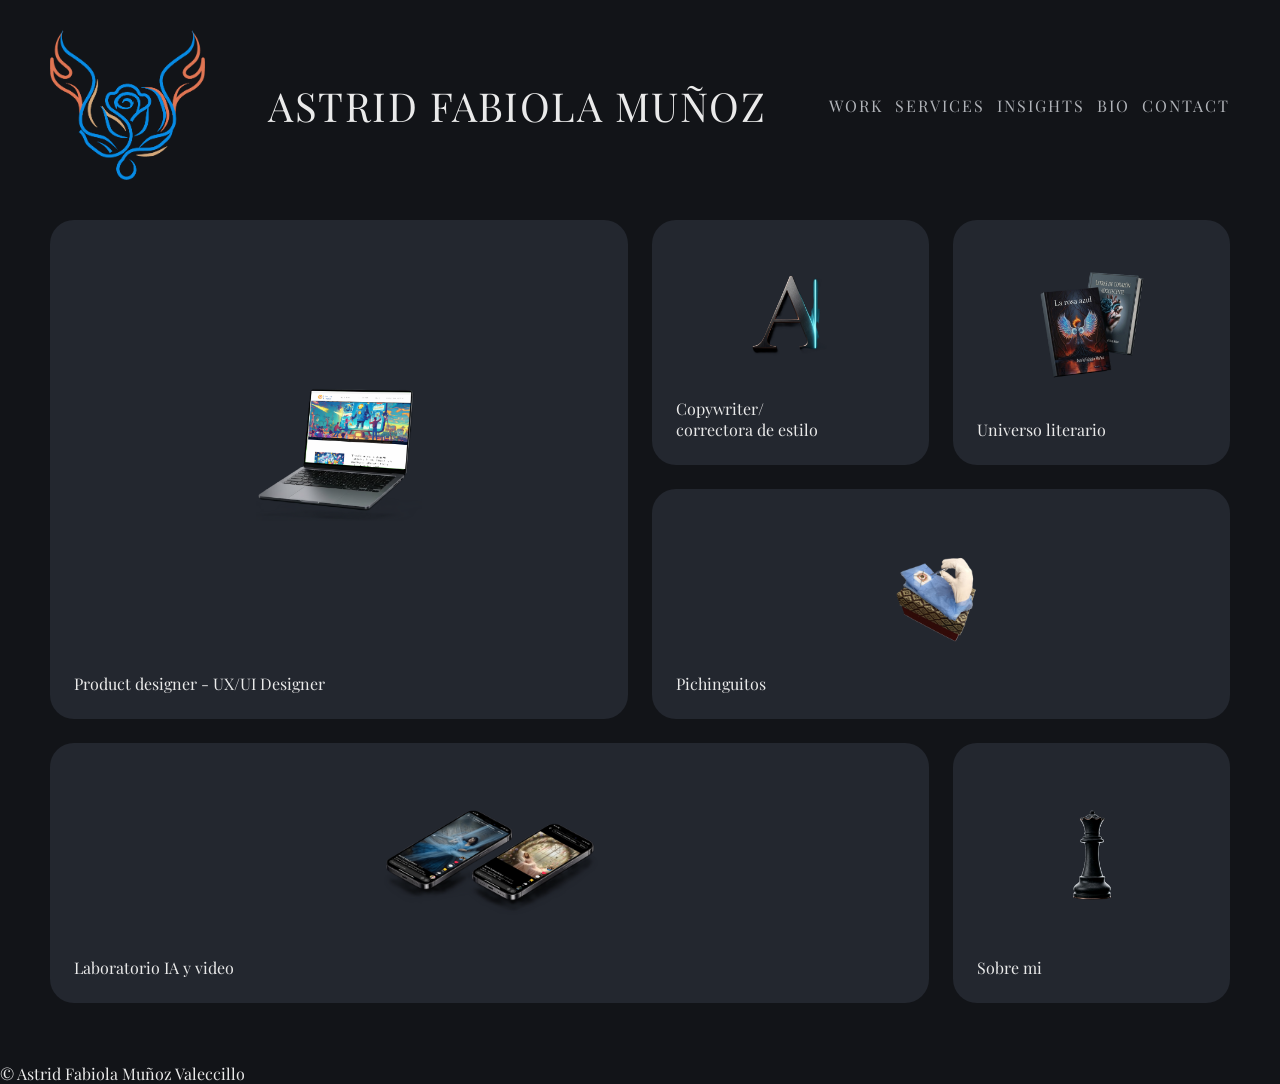
==== index.html @ d6896a8d "index.html Added footer with social media links and copyright text." ====
<!DOCTYPE html>
<html lang="es">
<head>
  <meta charset="UTF-8">
  <meta name="viewport" content="width=device-width, initial-scale=1.0">
  <title>Astrid Fabiola Muñoz</title>
  
 
  <link rel="stylesheet" href="portfolio.css">

 
  <link rel="preconnect" href="https://fonts.googleapis.com">
  <link rel="preconnect" href="https://fonts.gstatic.com" crossorigin>
  <link href="https://fonts.googleapis.com/css2?family=Playfair+Display:ital,wght@0,400;0,600;0,700;1,400&display=swap" rel="stylesheet">
</head>
<body>


  <header class="navbar">
    
   
    <div class="logo">
     
      <img src="imagenes/logo.png" alt="Logo Astrid Fabiola Muñoz">
    </div>

   
    <div class="brand">
      <h1>ASTRID FABIOLA MUÑOZ</h1>
    </div>

   
    <nav class="nav-links">
      <ul>
        <li><a href="#work">WORK</a></li>
        <li><a href="#services">SERVICES</a></li>
        <li><a href="#insights">INSIGHTS</a></li>
        <li><a href="#bio">BIO</a></li>
        <li><a href="#contact">CONTACT</a></li>
      </ul>
    </nav>

  </header>

  <main class="grid-container">
    
    <div class="card card-laptop">
      <img src="imagenes/laptop.png" alt="Product designer" class="card-img">
      <p class="card-title">Product designer - UX/UI Designer</p>
    </div>

   
    <div class="card card-copywriter">
      <img src="imagenes/copywriter.png" alt="Copywriter" class="card-img">
      <p class="card-title">Copywriter/<br>correctora de estilo</p>
    </div>

   
    <div class="card card-literario">
      <img src="imagenes/libros.png" alt="Universo literario" class="card-img">
      <p class="card-title">Universo literario</p>
    </div>

  
    <div class="card card-pichinguitos">
      <img src="imagenes/pichinguitos.png" alt="Pichinguitos" class="card-img">
      <p class="card-title">Pichinguitos</p>
    </div>

  
    <div class="card card-ia">
      <img src="imagenes/ia-video.png" alt="Laboratorio IA y video" class="card-img">
      <p class="card-title">Laboratorio IA y video</p>
    </div>

  
    <div class="card card-sobre-mi">
      <img src="imagenes/ajedrez.png" alt="Sobre mi" class="card-img">
      <p class="card-title">Sobre mi</p>
    </div>

 </main>
  <footer class="footer">
    <!-- Íconos de redes sociales -->
    <div class="social-icons">
      <a href="https://www.linkedin.com/in/astrid-fabiola-mu%C3%B1oz-0488ab83/" target="_blank" aria-label="LinkedIn"><i class="fa-brands fa-linkedin-in"></i></a>
      <a href="https://behance.net" target="_blank" aria-label="Behance"><i class="fa-brands fa-behance"></i></a>
      <a href="https://www.instagram.com/astridmunoz4/" target="_blank" aria-label="Instagram"><i class="fa-brands fa-instagram"></i></a>
      <a href="https://www.facebook.com/alascian?locale=es_LA" aria-label="Facebook"><i class="fa-brands fa-facebook"></i></a>
      <a href="https://dribbble.com" target="_blank" aria-label="Dribbble"><i class="fa-brands fa-dribbble"></i></a>
    </div>

    <!-- Texto de Copyright -->
    <p class="copyright">&copy; Astrid Fabiola Muñoz Valeccillo</p>
  </footer>
</body>
</html>
---- portfolio.css ----
* {
  margin: 0;
  padding: 0;
  box-sizing: border-box;
}

body {
  background-color: #121418; 
  color: #EAEAEA;
  font-family: 'Playfair Display', serif; 
}


.navbar {
 display: flex;
  justify-content: space-between; 
  align-items: center;           
  background-color: #121418;  
  width: 100%;   
  max-width: 1400px;    /* <-- 1. Mismo ancho máximo que la cuadrícula */
  margin: 0 auto;   
  padding: 30px 50px;           
}


.logo img {
  height: 150px; 
  width: auto;
  display: block;
}


.brand h1 {
  font-family: 'Playfair Display', serif;
  font-size: 40px;       
  font-weight: 400;
  letter-spacing: 1.5px;     
  color: #EAEAEA;
  text-transform: uppercase;
  text-align: center;
  white-space: nowrap;
}

.nav-links ul {
  display: flex;
  list-style: none; 
  gap: 12px;       
}

.nav-links a {
  text-decoration: none;       
  color: #b0b3b8;              
  font-family: 'Playfair Display', serif;
  font-size: 16px;           
  letter-spacing: 2px;          
  transition: color 0.3s ease;  
}

.nav-links a:hover {
  color: #ffffff; 
}
.grid-container {
  display: grid;
  grid-template-columns: repeat(4, 1fr); 
  gap: 24px;                             
  padding: 10px 50px 60px 50px;        
  max-width: 1400px;
  margin: 0 auto;                     
}


.card {
  background-color: #23272f;             
  border-radius: 24px;                  
  padding: 24px;
  display: flex;
  flex-direction: column;
  justify-content: space-between;       
  align-items: center;
  transition: transform 0.3s ease;       
  cursor: pointer;
}

.card:hover {
  transform: translateY(-4px);          
}


.card-img {
  max-width: 100%;
  height: auto;
  max-height: 140px;     
  object-fit: contain;
  margin: auto 0;                    
}


.card-title {
  width: 100%;
  text-align: left;
  font-family: 'Playfair Display', serif;
  font-size: 16px;
  color: #EAEAEA;
  margin-top: 15px;
  line-height: 1.3;
}


.card-laptop {
  grid-column: 1 / 3;
  grid-row: 1 / 3;
  min-height: 400px;
}


.card-copywriter {
  grid-column: 3;
  grid-row: 1;
  min-height: 230px;
}

.card-literario {
  grid-column: 4;
  grid-row: 1;
  min-height: 230px;
}


.card-pichinguitos {
  grid-column: 3 / 5;
  grid-row: 2;
  min-height: 230px;
}


.card-ia {
  grid-column: 1 / 4;
  grid-row: 3;
  min-height: 260px;
}


.card-sobre-mi {
  grid-column: 4;
  grid-row: 3;
  min-height: 260px;
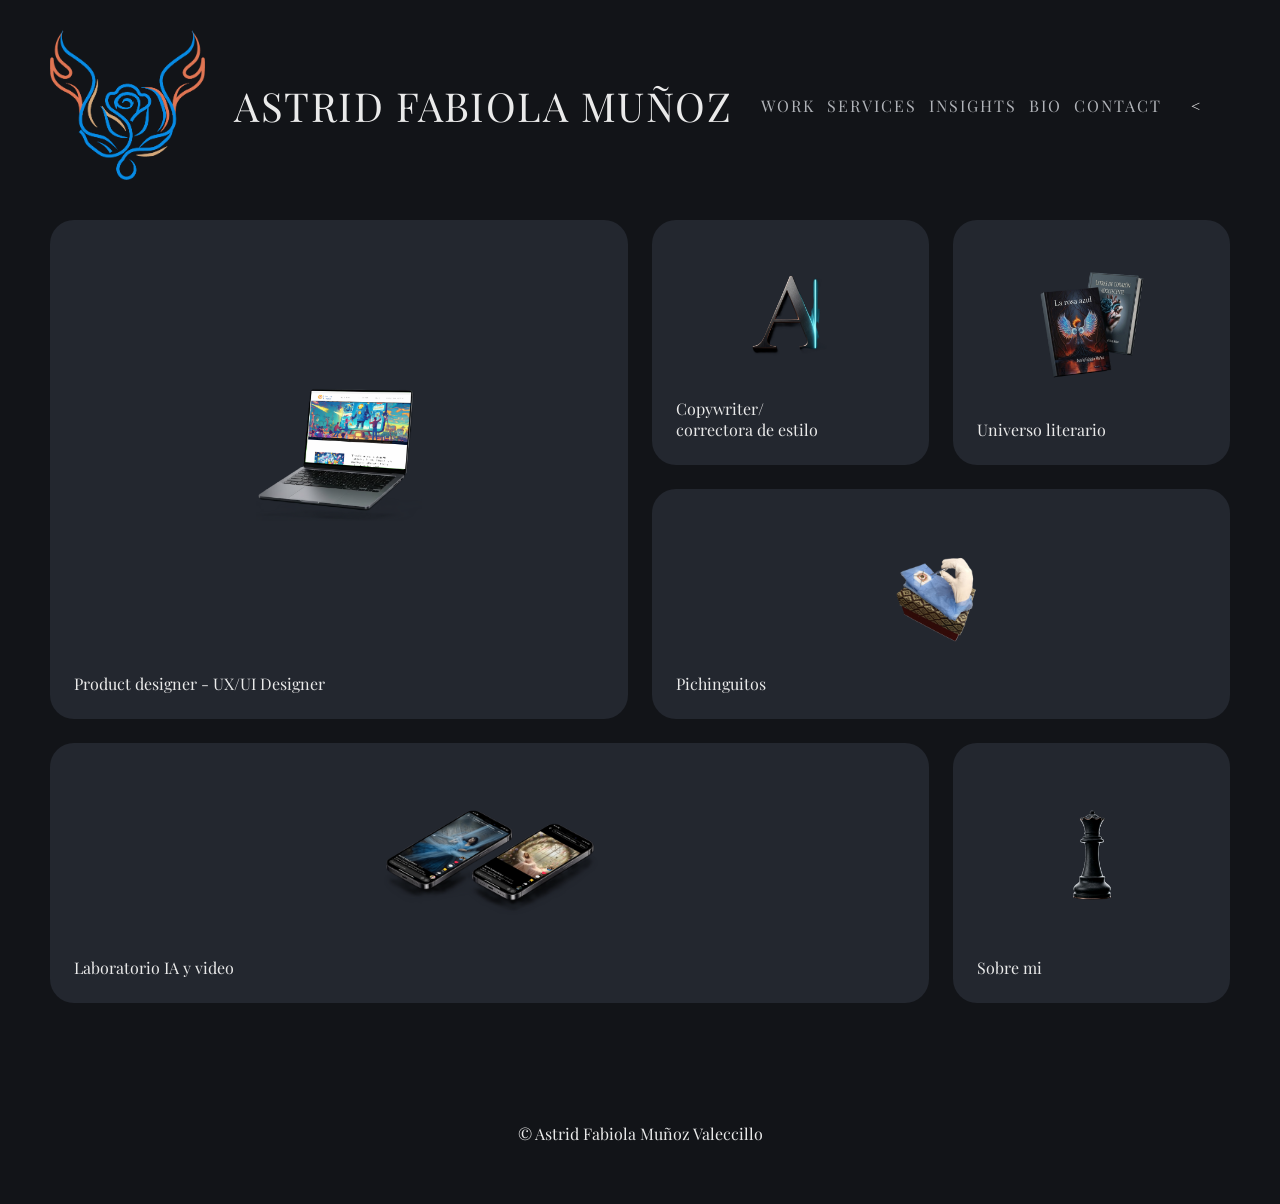
==== commit 577c2138: "index.html" ====
--- a/index.html
+++ b/index.html
@@ -39,7 +39,10 @@
         <li><a href="#contact">CONTACT</a></li>
       </ul>
     </nav>
-
+<
+    <div class="menu-toggle">
+      <i class="fa-solid fa-bars"></i>
+    </div>
   </header>
 
   <main class="grid-container">
@@ -81,7 +84,7 @@
 
  </main>
   <footer class="footer">
-    <!-- Íconos de redes sociales -->
+   
     <div class="social-icons">
       <a href="https://www.linkedin.com/in/astrid-fabiola-mu%C3%B1oz-0488ab83/" target="_blank" aria-label="LinkedIn"><i class="fa-brands fa-linkedin-in"></i></a>
       <a href="https://behance.net" target="_blank" aria-label="Behance"><i class="fa-brands fa-behance"></i></a>
@@ -90,7 +93,7 @@
       <a href="https://dribbble.com" target="_blank" aria-label="Dribbble"><i class="fa-brands fa-dribbble"></i></a>
     </div>
 
-    <!-- Texto de Copyright -->
+  
     <p class="copyright">&copy; Astrid Fabiola Muñoz Valeccillo</p>
   </footer>
 </body>
--- a/portfolio.css
+++ b/portfolio.css
@@ -144,3 +144,19 @@
   grid-column: 4;
   grid-row: 3;
   min-height: 260px;
+  }
+.footer {
+  display: flex;
+  flex-direction: column;
+  align-items: center;     /* Centra los íconos y el texto horizontalmente */
+  justify-content: center;
+  padding: 40px 20px 60px 20px;
+  gap: 20px;               /* Espacio entre los íconos y el texto de copyright */
+}
+
+/* Contenedor de íconos */
+.social-icons {
+  display: flex;
+  gap: 24px;               /* Separación entre cada ícono */
+  align-items: center;
+}
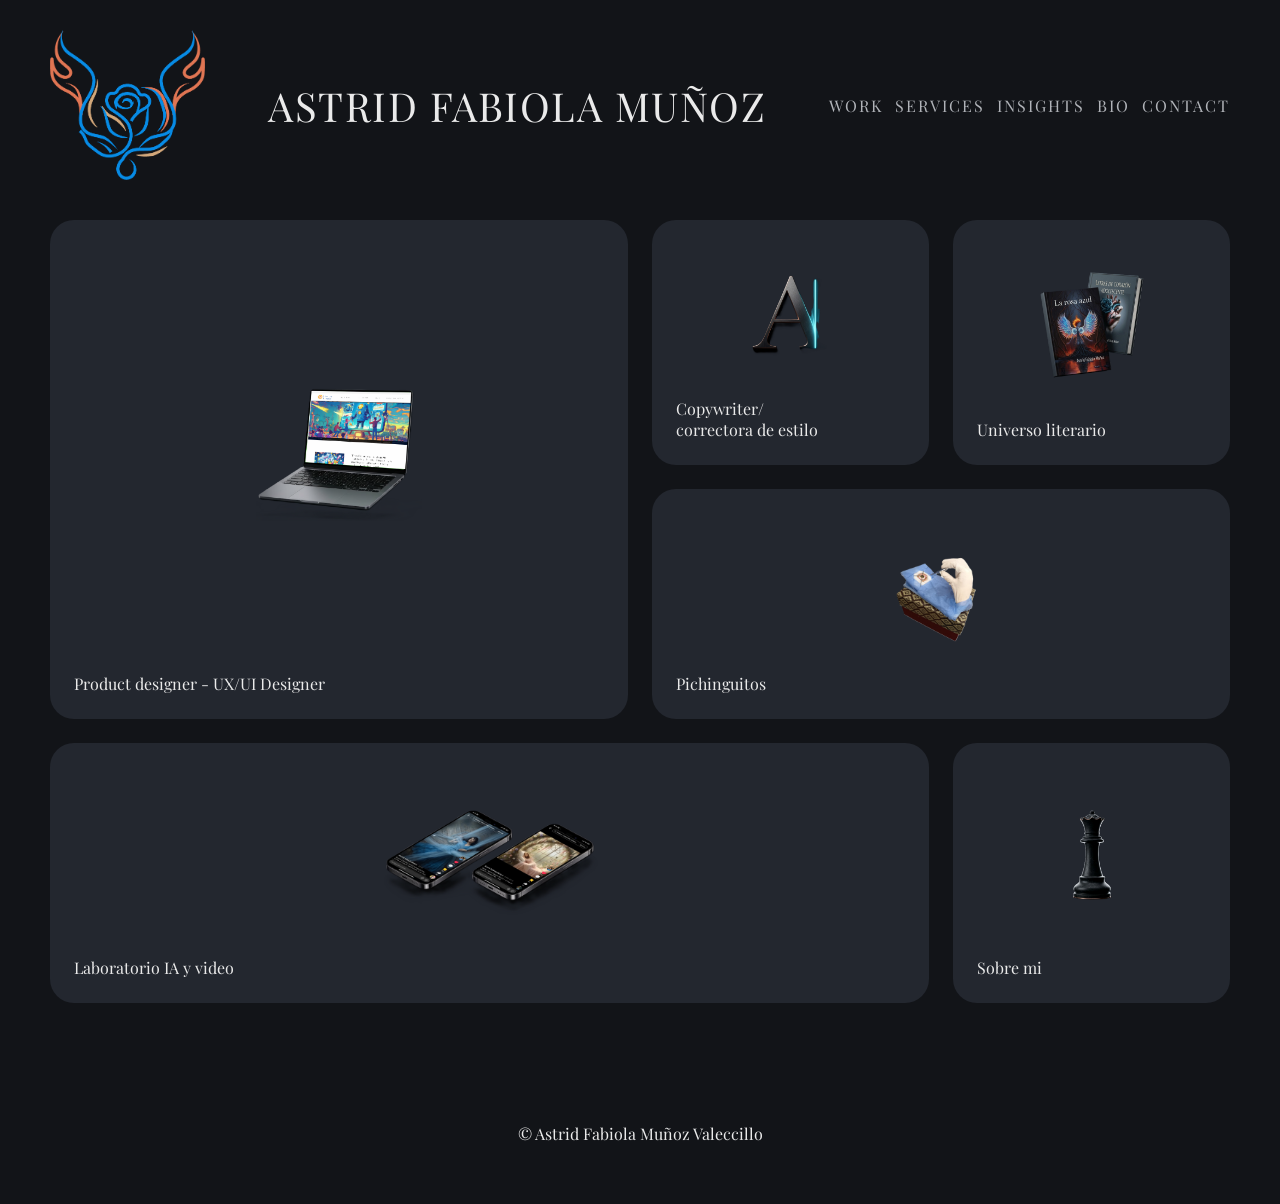
==== commit 699f0766: "index.html Added a script to toggle the navigation menu on click." ====
--- a/index.html
+++ b/index.html
@@ -39,7 +39,6 @@
         <li><a href="#contact">CONTACT</a></li>
       </ul>
     </nav>
-<
     <div class="menu-toggle">
       <i class="fa-solid fa-bars"></i>
     </div>
@@ -96,5 +95,13 @@
   
     <p class="copyright">&copy; Astrid Fabiola Muñoz Valeccillo</p>
   </footer>
+  <script>
+    const menuToggle = document.querySelector('.menu-toggle');
+    const navLinks = document.querySelector('.nav-links');
+
+    menuToggle.addEventListener('click', () => {
+      navLinks.classList.toggle('active');
+    });
+  </script>
 </body>
 </html>
--- a/portfolio.css
+++ b/portfolio.css
@@ -154,9 +154,63 @@
   gap: 20px;               /* Espacio entre los íconos y el texto de copyright */
 }
 
-/* Contenedor de íconos */
+
 .social-icons {
   display: flex;
   gap: 24px;               /* Separación entre cada ícono */
   align-items: center;
 }
+.menu-toggle {
+  display: none;
+  color: #EAEAEA;
+  font-size: 26px;
+  cursor: pointer;
+}
+@media (max-width: 768px) {
+  
+
+  .navbar {
+    padding: 15px 20px;      
+  }
+
+  .logo img {
+    height: 48px;            
+  }
+
+  .brand h1 {
+    font-size: 16px;         
+    letter-spacing: 1.2px;
+  }
+
+  .nav-links {
+    display: none;           
+  }
+
+  .menu-toggle {
+    display: block;          
+  }
+
+
+  .grid-container {
+    grid-template-columns: 1fr;  /* Convierte la cuadrícula en 1 columna */
+    padding: 10px 20px 40px 20px;
+    gap: 20px;
+  }
+
+ 
+  .card-laptop,
+  .card-copywriter,
+  .card-literario,
+  .card-pichinguitos,
+  .card-ia,
+  .card-sobre-mi {
+    grid-column: auto;
+    grid-row: auto;
+    min-height: 250px;
+  }
+
+  .card-img,
+  .card-laptop .card-img {
+    max-height: 150px;
+  }
+}
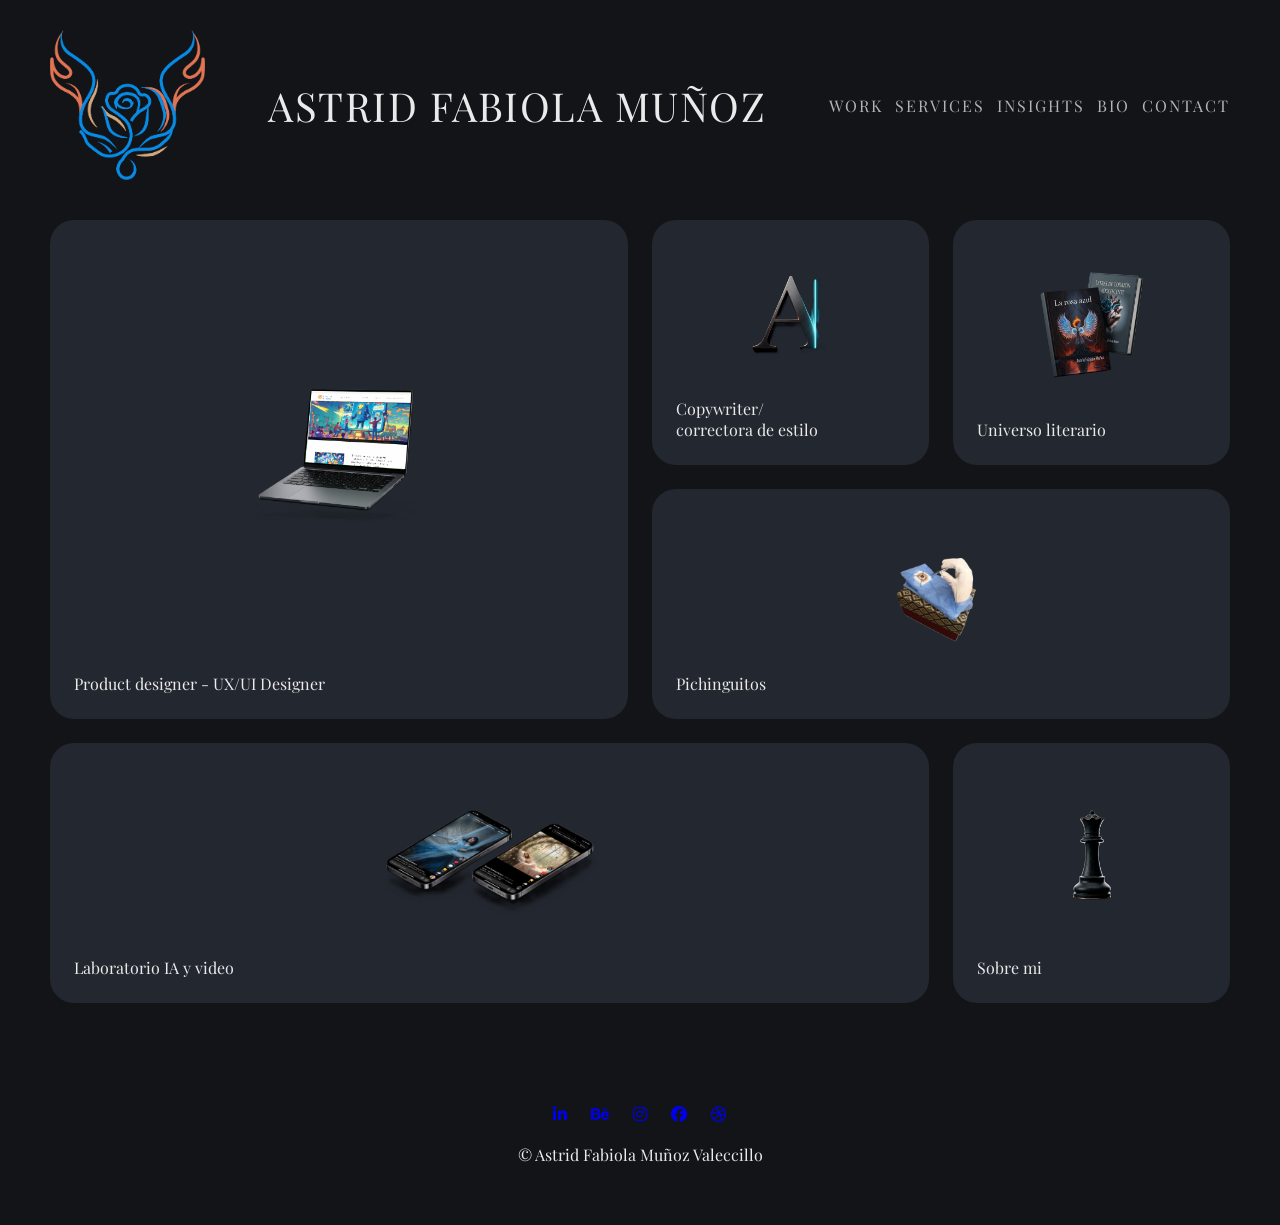
==== commit 77921f6e: "index.html Added Font Awesome stylesheet link for icons." ====
--- a/index.html
+++ b/index.html
@@ -12,13 +12,11 @@
   <link rel="preconnect" href="https://fonts.googleapis.com">
   <link rel="preconnect" href="https://fonts.gstatic.com" crossorigin>
   <link href="https://fonts.googleapis.com/css2?family=Playfair+Display:ital,wght@0,400;0,600;0,700;1,400&display=swap" rel="stylesheet">
+<link rel="stylesheet" href="https://cdnjs.cloudflare.com/ajax/libs/font-awesome/6.5.1/css/all.min.css">
+
 </head>
 <body>
-
-
   <header class="navbar">
-    
-   
     <div class="logo">
      
       <img src="imagenes/logo.png" alt="Logo Astrid Fabiola Muñoz">
--- a/portfolio.css
+++ b/portfolio.css
@@ -213,4 +213,29 @@
   .card-laptop .card-img {
     max-height: 150px;
   }
-}
+  
+  .navbar {
+    position: relative;
+  }
+
+
+  .nav-links.active {
+    display: flex;
+    position: absolute;
+    top: 100%;            
+    left: 0;
+    width: 100%;
+    background-color: #121418;
+    padding: 25px 0;
+    border-bottom: 1px solid rgba(255, 255, 255, 0.1);
+    z-index: 100;         
+  }
+
+  .nav-links.active ul {
+    flex-direction: column;
+    align-items: center;
+    gap: 20px;
+    width: 100%;
+  }
+
+}
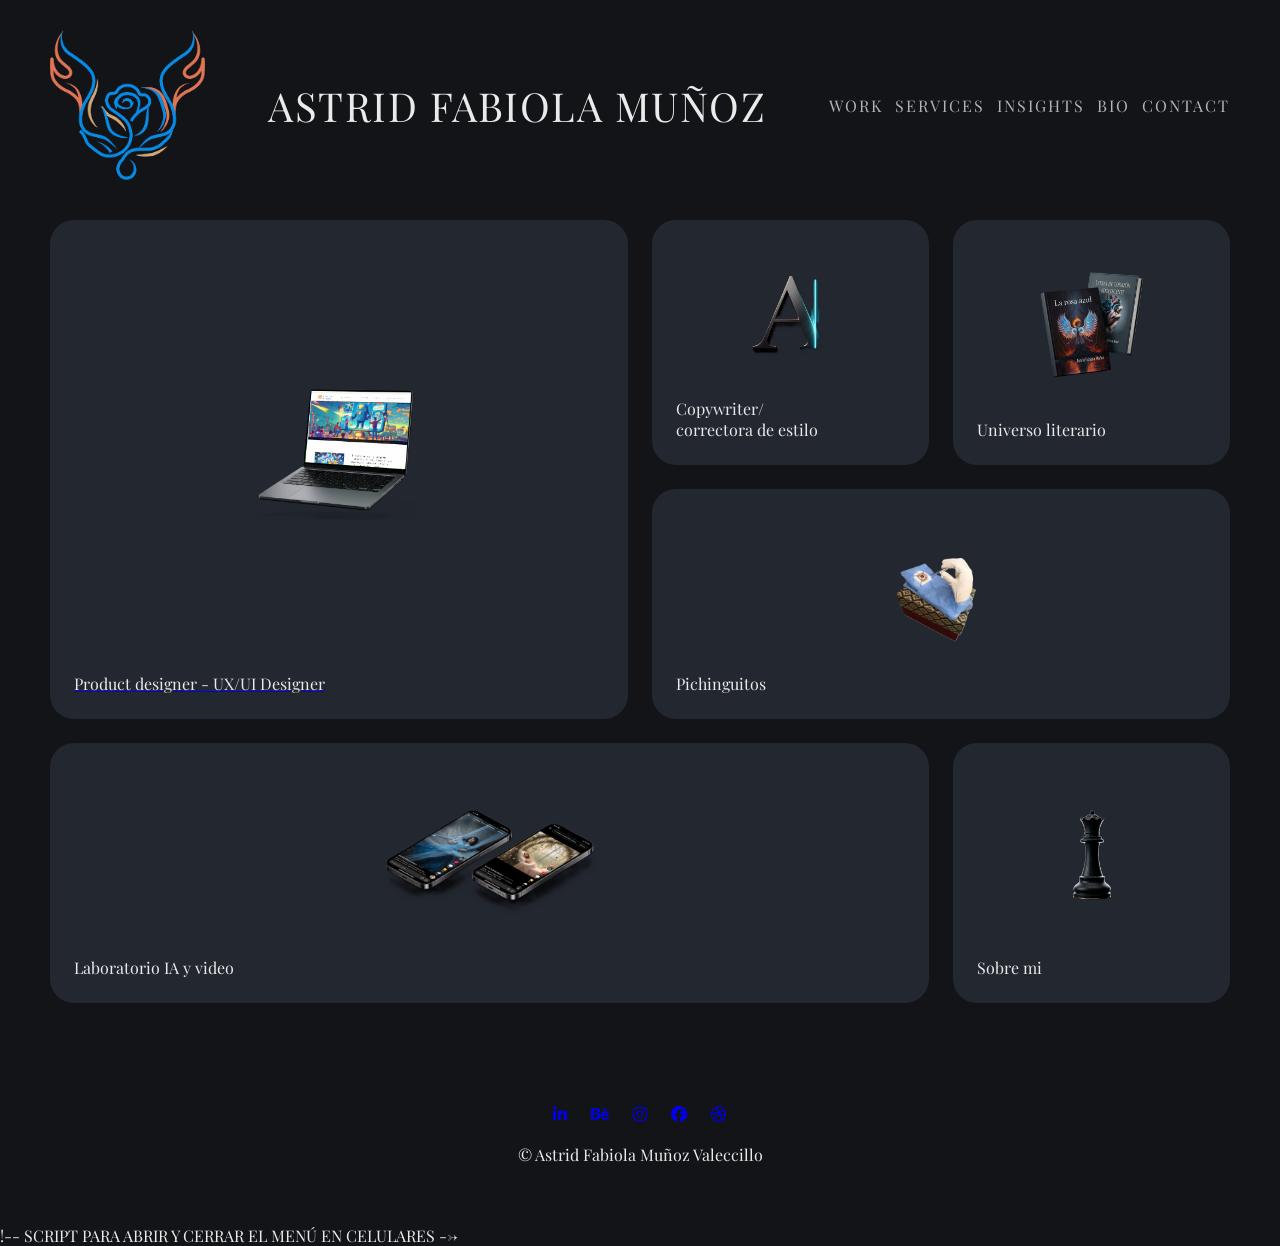
==== commit dce47ce9: "index.html Added comments for better code clarity and organization." ====
--- a/index.html
+++ b/index.html
@@ -3,31 +3,35 @@
 <head>
   <meta charset="UTF-8">
   <meta name="viewport" content="width=device-width, initial-scale=1.0">
-  <title>Astrid Fabiola Muñoz</title>
+  <title>Astrid Fabiola Muñoz</title> 
   
- 
+  <!-- ENLACE AL ARCHIVO CSS (Así se conecta HTML con tu CSS) -->
   <link rel="stylesheet" href="portfolio.css">
 
- 
+  <!-- Fuente tipográfica elegante desde Google Fonts -->
   <link rel="preconnect" href="https://fonts.googleapis.com">
   <link rel="preconnect" href="https://fonts.gstatic.com" crossorigin>
   <link href="https://fonts.googleapis.com/css2?family=Playfair+Display:ital,wght@0,400;0,600;0,700;1,400&display=swap" rel="stylesheet">
+<!-- Librería para los íconos de redes sociales -->
 <link rel="stylesheet" href="https://cdnjs.cloudflare.com/ajax/libs/font-awesome/6.5.1/css/all.min.css">
-
 </head>
 <body>
+
+  <!-- HEADER / BARRA DE NAVEGACIÓN -->
   <header class="navbar">
+    
+    <!-- 1. LOGO A LA IZQUIERDA -->
     <div class="logo">
      
       <img src="imagenes/logo.png" alt="Logo Astrid Fabiola Muñoz">
     </div>
 
-   
+    <!-- 2. NOMBRE AL CENTRO -->
     <div class="brand">
       <h1>ASTRID FABIOLA MUÑOZ</h1>
     </div>
 
-   
+    <!-- 3. MENÚ DE NAVEGACIÓN A LA DERECHA -->
     <nav class="nav-links">
       <ul>
         <li><a href="#work">WORK</a></li>
@@ -37,51 +41,55 @@
         <li><a href="#contact">CONTACT</a></li>
       </ul>
     </nav>
+    
+    <!-- 4. BOTÓN HAMBURGUESA (Para celulares) -->
     <div class="menu-toggle">
       <i class="fa-solid fa-bars"></i>
     </div>
+
   </header>
-
+  <!-- SECCIÓN PRINCIPAL: CUADRÍCULA DE PROYECTOS -->
   <main class="grid-container">
     
-    <div class="card card-laptop">
-      <img src="imagenes/laptop.png" alt="Product designer" class="card-img">
-      <p class="card-title">Product designer - UX/UI Designer</p>
-    </div>
+    <!-- 1. Tarjeta Product Designer (Grande) -->
+    <a href="product-designer.html" class="card card-laptop">
+  <img src="imagenes/laptop.png" alt="Product designer" class="card-img">
+  <p class="card-title">Product designer - UX/UI Designer</p>
+</a>
 
-   
+    <!-- 2. Tarjeta Copywriter -->
     <div class="card card-copywriter">
       <img src="imagenes/copywriter.png" alt="Copywriter" class="card-img">
       <p class="card-title">Copywriter/<br>correctora de estilo</p>
     </div>
 
-   
+    <!-- 3. Tarjeta Universo Literario -->
     <div class="card card-literario">
       <img src="imagenes/libros.png" alt="Universo literario" class="card-img">
       <p class="card-title">Universo literario</p>
     </div>
 
-  
+    <!-- 4. Tarjeta Pichinguitos -->
     <div class="card card-pichinguitos">
       <img src="imagenes/pichinguitos.png" alt="Pichinguitos" class="card-img">
       <p class="card-title">Pichinguitos</p>
     </div>
 
-  
+    <!-- 5. Tarjeta Laboratorio IA (Ancha) -->
     <div class="card card-ia">
       <img src="imagenes/ia-video.png" alt="Laboratorio IA y video" class="card-img">
       <p class="card-title">Laboratorio IA y video</p>
     </div>
 
-  
+    <!-- 6. Tarjeta Sobre mí (Ajedrez) -->
     <div class="card card-sobre-mi">
       <img src="imagenes/ajedrez.png" alt="Sobre mi" class="card-img">
       <p class="card-title">Sobre mi</p>
     </div>
 
  </main>
-  <footer class="footer">
-   
+ <footer class="footer">
+    <!-- Íconos de redes sociales -->
     <div class="social-icons">
       <a href="https://www.linkedin.com/in/astrid-fabiola-mu%C3%B1oz-0488ab83/" target="_blank" aria-label="LinkedIn"><i class="fa-brands fa-linkedin-in"></i></a>
       <a href="https://behance.net" target="_blank" aria-label="Behance"><i class="fa-brands fa-behance"></i></a>
@@ -90,9 +98,10 @@
       <a href="https://dribbble.com" target="_blank" aria-label="Dribbble"><i class="fa-brands fa-dribbble"></i></a>
     </div>
 
-  
+    <!-- Texto de Copyright -->
     <p class="copyright">&copy; Astrid Fabiola Muñoz Valeccillo</p>
   </footer>
+  !-- SCRIPT PARA ABRIR Y CERRAR EL MENÚ EN CELULARES -->
   <script>
     const menuToggle = document.querySelector('.menu-toggle');
     const navLinks = document.querySelector('.nav-links');
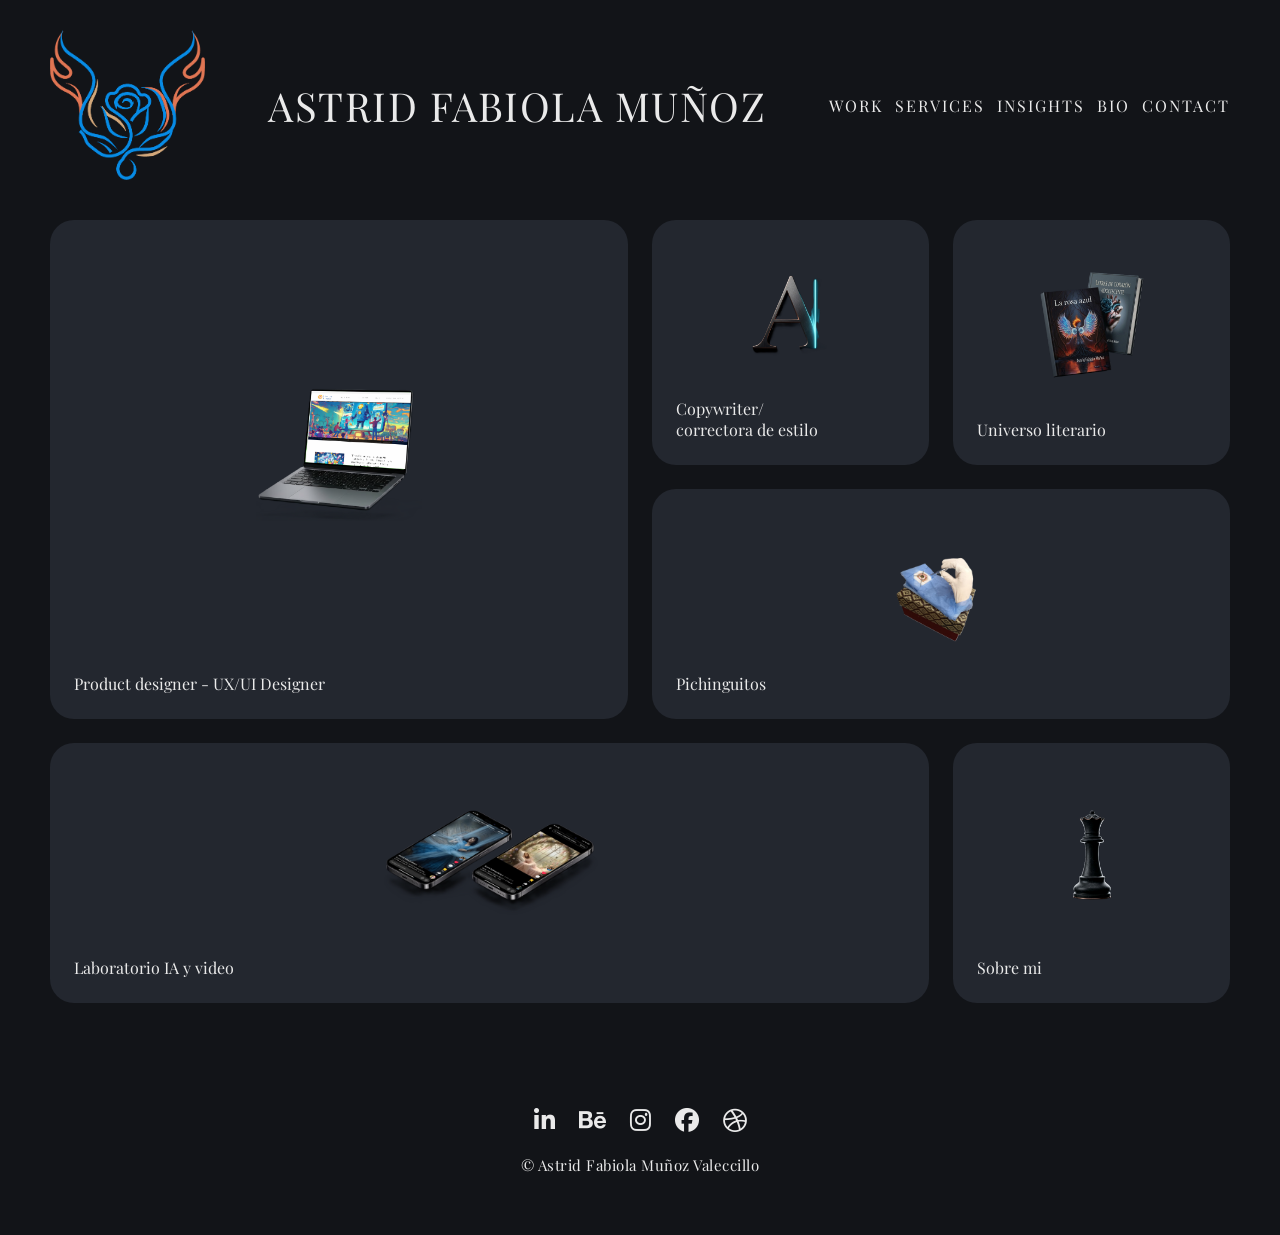
==== commit 9b0a5675: "index.html" ====
--- a/index.html
+++ b/index.html
@@ -101,7 +101,8 @@
     <!-- Texto de Copyright -->
     <p class="copyright">&copy; Astrid Fabiola Muñoz Valeccillo</p>
   </footer>
-  !-- SCRIPT PARA ABRIR Y CERRAR EL MENÚ EN CELULARES -->
+  
+  <!-- SCRIPT PARA ABRIR Y CERRAR EL MENÚ EN CELULARES -->
   <script>
     const menuToggle = document.querySelector('.menu-toggle');
     const navLinks = document.querySelector('.nav-links');
--- a/portfolio.css
+++ b/portfolio.css
@@ -12,89 +12,93 @@
 
 
 .navbar {
- display: flex;
+  display: flex;
   justify-content: space-between; 
   align-items: center;           
   background-color: #121418;  
   width: 100%;   
   max-width: 1400px;    /* <-- 1. Mismo ancho máximo que la cuadrícula */
   margin: 0 auto;   
-  padding: 30px 50px;           
+  padding: 30px 50px;        
 }
 
 
 .logo img {
-  height: 150px; 
+  height: 150px;  
   width: auto;
   display: block;
 }
 
-
+/* 2. Estilo del Nombre del Centro */
 .brand h1 {
-  font-family: 'Playfair Display', serif;
-  font-size: 40px;       
+  font-family:'Playfair Display', serif; 
+  font-size: 40px;        /* Tamaño del texto del centro */
   font-weight: 400;
-  letter-spacing: 1.5px;     
+  letter-spacing: 1.5px;      /* Espacio entre letras para elegancia */
   color: #EAEAEA;
   text-transform: uppercase;
   text-align: center;
   white-space: nowrap;
 }
 
+/* 3. Estilo del Menú de Navegación */
 .nav-links ul {
   display: flex;
-  list-style: none; 
-  gap: 12px;       
+  list-style: none; /* Le quita los puntos a la lista <ul> */
+  gap: 12px;        /* Espacio horizontal entre cada enlace */
 }
 
 .nav-links a {
-  text-decoration: none;       
-  color: #b0b3b8;              
+  text-decoration: none;        /* Quita la línea de subrayado */
+  color: #EAEAEA;               /* Color gris claro de los enlaces */
   font-family: 'Playfair Display', serif;
-  font-size: 16px;           
-  letter-spacing: 2px;          
-  transition: color 0.3s ease;  
-}
-
+  font-size: 16px;            /* Tamaño de letra del menú */
+  letter-spacing: 2px;          /* Espaciado de letras */
+  transition: color 0.3s ease;  /* Transición suave cuando pasas el mouse */
+}
+
+/* Efecto al pasar el cursor (Hover) */
 .nav-links a:hover {
-  color: #ffffff; 
+  color: #ffffff; /* Se vuelve blanco brillante */
 }
 .grid-container {
   display: grid;
-  grid-template-columns: repeat(4, 1fr); 
-  gap: 24px;                             
-  padding: 10px 50px 60px 50px;        
+  grid-template-columns: repeat(4, 1fr); /* 4 columnas iguales */
+  gap: 24px;                             /* Separación entre tarjetas */
+  padding: 10px 50px 60px 50px;          /* Espaciado interno general */
   max-width: 1400px;
-  margin: 0 auto;                     
-}
-
-
+  margin: 0 auto;                        /* Centra todo en la pantalla */
+}
+
+/* Estilo general para todas las tarjetas */
 .card {
-  background-color: #23272f;             
-  border-radius: 24px;                  
+  background-color: #23272f;             /* Color grisáceo/azulado de las cajas */
+  border-radius: 24px;                   /* Esquinas redondeadas */
   padding: 24px;
   display: flex;
   flex-direction: column;
-  justify-content: space-between;       
+  justify-content: space-between;        /* Imagen arriba y título al fondo */
   align-items: center;
-  transition: transform 0.3s ease;       
+  transition: transform 0.3s ease;       /* Animación suave al pasar el mouse */
   cursor: pointer;
+  text-decoration: none; /* <-- 1. QUITA LA LÍNEA AZUL SUBRAYADA */
+  color: inherit;  
 }
 
 .card:hover {
-  transform: translateY(-4px);          
-}
-
-
+  transform: translateY(-4px);           /* Pequeño salto hacia arriba al pasar el mouse */
+}
+
+/* Imágenes dentro de cada tarjeta */
 .card-img {
   max-width: 100%;
   height: auto;
-  max-height: 140px;     
+  max-height: 140px;      /* <-- Límite de altura para que no estire las tarjetas normales */
   object-fit: contain;
-  margin: auto 0;                    
-}
-
-
+  margin: auto 0;                      /* Centra verticalmente la imagen */
+}
+
+/* Títulos de las tarjetas */
 .card-title {
   width: 100%;
   text-align: left;
@@ -105,14 +109,16 @@
   line-height: 1.3;
 }
 
-
+/* --- TAMAÑO Y POSICIÓN DE CADA TARJETA --- */
+
+/* 1. Tarjeta Laptop: ocupa 2 columnas y 2 filas */
 .card-laptop {
   grid-column: 1 / 3;
   grid-row: 1 / 3;
   min-height: 400px;
 }
 
-
+/* 2 y 3. Tarjetas pequeñas arriba a la derecha */
 .card-copywriter {
   grid-column: 3;
   grid-row: 1;
@@ -125,27 +131,28 @@
   min-height: 230px;
 }
 
-
+/* 4. Pichinguitos: ocupa 2 columnas a la derecha */
 .card-pichinguitos {
   grid-column: 3 / 5;
   grid-row: 2;
   min-height: 230px;
 }
 
-
+/* 5. Laboratorio IA: ocupa 3 columnas abajo */
 .card-ia {
   grid-column: 1 / 4;
   grid-row: 3;
   min-height: 260px;
 }
 
-
+/* 6. Sobre mí: ocupa la última columna abajo */
 .card-sobre-mi {
   grid-column: 4;
   grid-row: 3;
   min-height: 260px;
   }
-.footer {
+
+  .footer {
   display: flex;
   flex-direction: column;
   align-items: center;     /* Centra los íconos y el texto horizontalmente */
@@ -154,50 +161,188 @@
   gap: 20px;               /* Espacio entre los íconos y el texto de copyright */
 }
 
-
+/* Contenedor de íconos */
 .social-icons {
   display: flex;
   gap: 24px;               /* Separación entre cada ícono */
   align-items: center;
 }
+
+/* Estilo de cada ícono */
+.social-icons a {
+  color: #EAEAEA;          /* Color claro de los íconos */
+  font-size: 24px;         /* Tamaño de los íconos */
+  text-decoration: none;
+  transition: color 0.3s ease, transform 0.2s ease;
+}
+
+/* Efecto al pasar el mouse por encima */
+.social-icons a:hover {
+  color: #ffffff;
+  transform: translateY(-3px); /* Se elevan ligeramente */
+} 
+
+/* Texto de copyright */
+.copyright {
+  font-family: 'Playfair Display', serif;
+  font-size: 15px;
+  color: #EAEAEA;
+  letter-spacing: 0.5px;
+}
 .menu-toggle {
   display: none;
   color: #EAEAEA;
   font-size: 26px;
   cursor: pointer;
 }
+/* =========================================
+   PÁGINA INTERNA: PRODUCT DESIGN & UI/UX
+   ========================================= */
+
+/* Texto introductorio */
+.intro-section {
+  max-width: 950px;
+  margin: 10px auto 40px auto;
+  padding: 0 20px;
+  text-align: center;
+}
+
+.intro-text {
+  font-family: 'Playfair Display', serif;
+  font-size: 20px;
+  line-height: 1.6;
+  color: #EAEAEA;
+}
+
+/* Cuadrícula 2x2 */
+.projects-grid {
+  display: grid;
+  grid-template-columns: repeat(2, 1fr); /* 2 columnas iguales */
+  gap: 24px;
+  width: 100%;
+  max-width: 1400px;
+  margin: 0 auto;
+  padding: 0 50px 60px 50px;
+}
+
+/* Tarjeta de proyecto */
+.project-card {
+  background-color: #23272f;
+  border-radius: 24px;
+  padding: 30px;
+  display: flex;
+  flex-direction: column;
+  justify-content: space-between;
+  min-height: 440px;
+  transition: transform 0.3s ease;
+}
+
+.project-card:hover {
+  transform: translateY(-4px);
+}
+
+/* Tarjetas vacías (placeholders) */
+.project-card.placeholder {
+  background-color: #23272f;
+  min-height: 440px;
+}
+
+/* Contenedor de la imagen mockup */
+.project-img-box {
+  display: flex;
+  justify-content: center;
+  align-items: center;
+  margin-bottom: 20px;
+}
+
+.project-img {
+  max-width: 100%;
+  height: auto;
+  max-height: 220px;
+  object-fit: contain;
+}
+
+/* Textos dentro de la tarjeta */
+.project-info h3 {
+  font-family:'Playfair Display', sans-serif; 
+  font-size: 26px;
+  font-weight: 600;
+  color: #ffffff;
+  margin-bottom: 10px;
+}
+
+.project-info p {
+  font-family: 'Playfair Display', sans-serif;
+  font-size: 16px;
+  line-height: 1.5;
+  color: #EAEAEA;
+  margin-bottom: 18px;
+}
+
+/* Botoncitos de etiquetas (Tags) */
+.tags {
+  display: flex;
+  flex-wrap: wrap;
+  gap: 8px;
+  margin-bottom: 15px;
+}
+
+.tag {
+  background-color: #1a1d24;
+  color: #e07a5f;              /* Color naranja/coral sutil como tu diseño */
+  font-family: 'Playfair Display', sans-serif;
+  font-size: 14px;
+  padding: 6px 14px;
+  border-radius: 20px;
+  border: 1px solid rgba(224, 122, 95, 0.2);
+}
+
+/* Enlace "Ver caso de estudio" */
+.case-study-link {
+  display: block;
+  text-align: right;
+  font-family: 'Playfair Display', serif;
+  font-size: 16px;
+  color: #cfd2d8;
+  text-decoration: none;
+  transition: color 0.3s ease;
+}
+
+.case-study-link:hover {
+  color: #ffffff;
+}
 @media (max-width: 768px) {
   
-
+  /* 1. Header en celular */
   .navbar {
-    padding: 15px 20px;      
+    padding: 15px 20px;       /* Menos margen a los lados */
   }
 
   .logo img {
-    height: 48px;            
+    height: 48px;             /* Logo más pequeño y proporcionado */
   }
 
   .brand h1 {
-    font-size: 16px;         
+    font-size: 16px;          /* Letra reducida para que quede en 1 sola línea */
     letter-spacing: 1.2px;
   }
 
   .nav-links {
-    display: none;           
+    display: none;            /* Oculta los enlaces de texto */
   }
 
   .menu-toggle {
-    display: block;          
-  }
-
-
+    display: block;           /* Muestra el icono de 3 líneas (☰) */
+  }
+
+  /* 2. Tarjetas apiladas en 1 sola columna hacia abajo */
   .grid-container {
     grid-template-columns: 1fr;  /* Convierte la cuadrícula en 1 columna */
     padding: 10px 20px 40px 20px;
     gap: 20px;
   }
 
- 
+  /* Reinicia el tamaño de todas las tarjetas para que midan igual */
   .card-laptop,
   .card-copywriter,
   .card-literario,
@@ -213,29 +358,44 @@
   .card-laptop .card-img {
     max-height: 150px;
   }
-  
+  /* Asegura que el header permita posicionar el menú desplegable */
   .navbar {
     position: relative;
   }
 
-
+  /* Cómo se ve el menú cuando le das clic y se abre */
   .nav-links.active {
     display: flex;
     position: absolute;
-    top: 100%;            
+    top: 100%;             /* Aparece justo debajo de la barra */
     left: 0;
     width: 100%;
     background-color: #121418;
     padding: 25px 0;
     border-bottom: 1px solid rgba(255, 255, 255, 0.1);
-    z-index: 100;         
-  }
-
+    z-index: 100;          /* Hace que quede por encima de las tarjetas */
+  }
+
+  /* Pone los enlaces uno debajo de otro */
   .nav-links.active ul {
     flex-direction: column;
     align-items: center;
     gap: 20px;
     width: 100%;
   }
-
-}
+ /* Convierte la cuadrícula de proyectos a 1 sola columna */
+  .projects-grid {
+    grid-template-columns: 1fr;   /* <-- 1 solo cuadro a lo ancho */
+    padding: 0 20px 40px 20px;
+    gap: 20px;
+  }
+
+  /* Ajusta el tamaño de la letra de introducción en celular para que no ocupe tanto espacio */
+  .intro-text {
+    font-family: 'Playfair Display', serif;
+    font-size: 16px;
+    padding: 0 10px;
+  }
+
+} 
+
